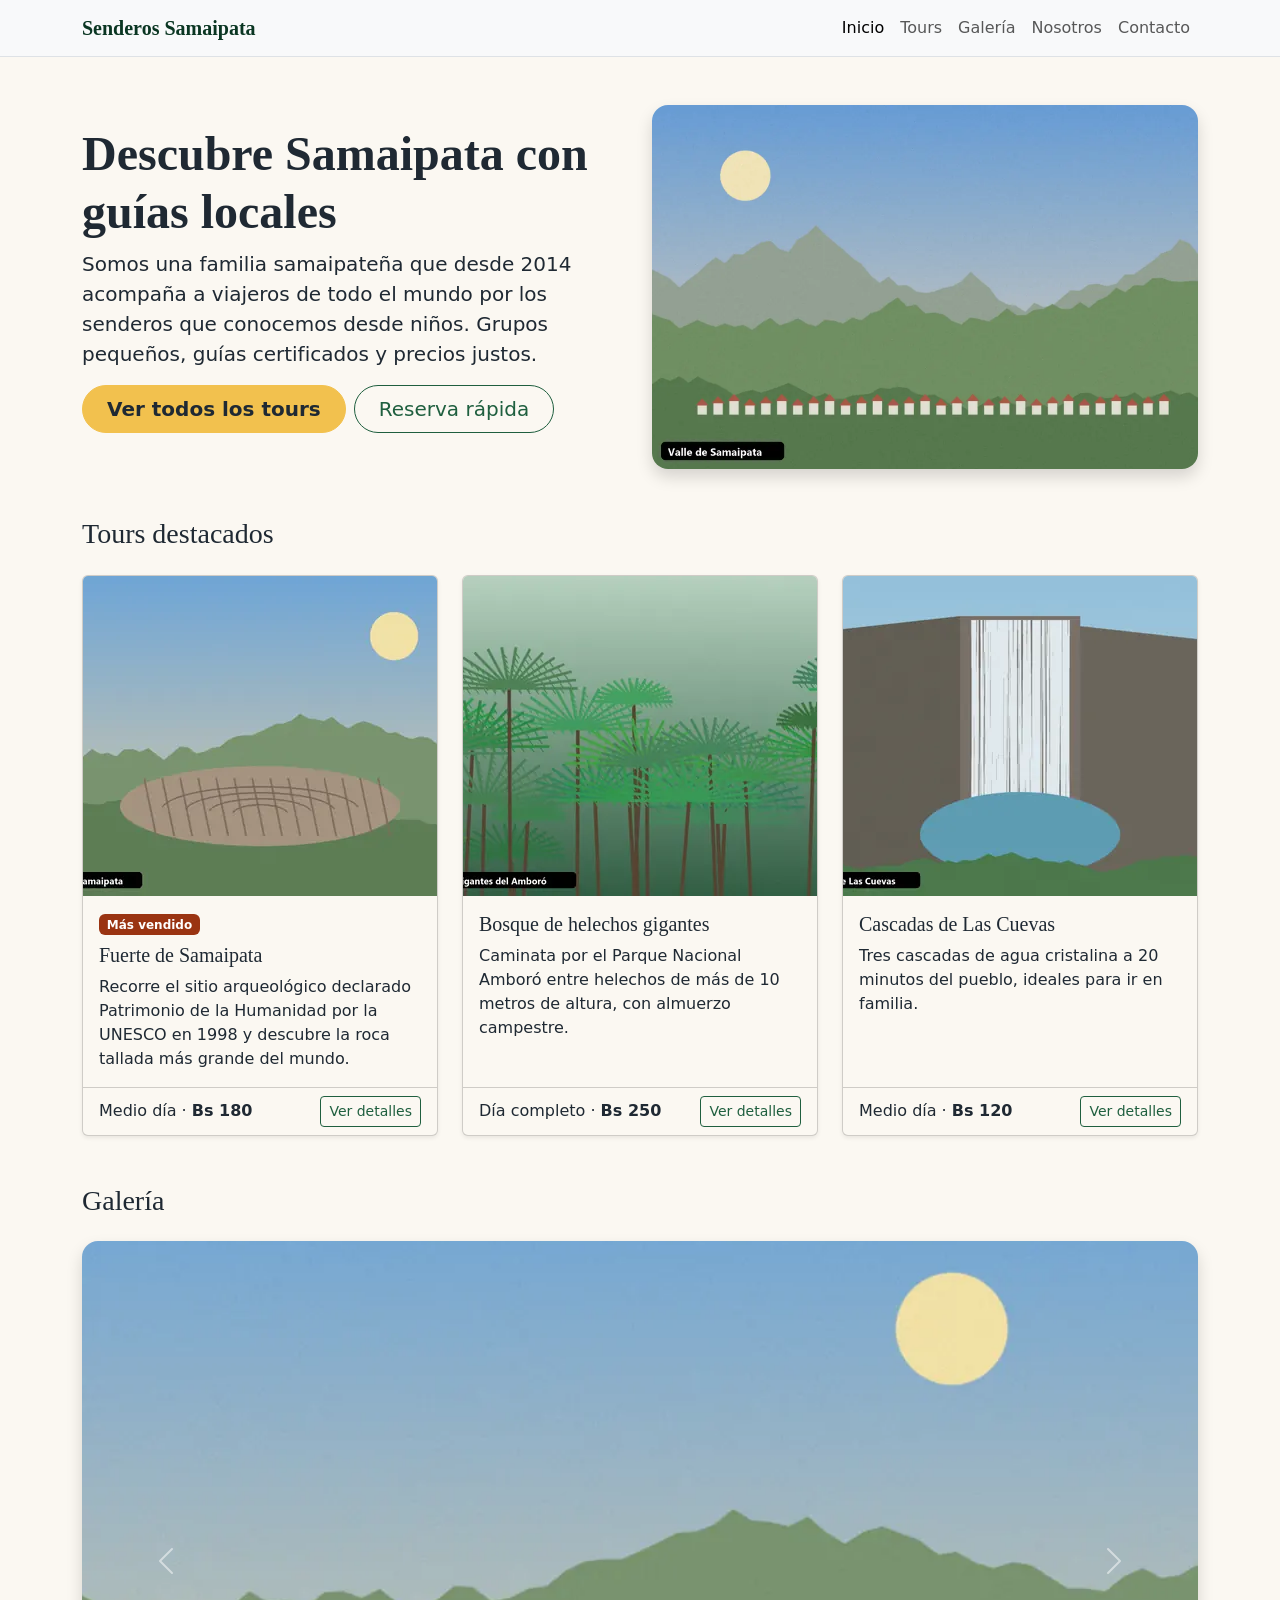
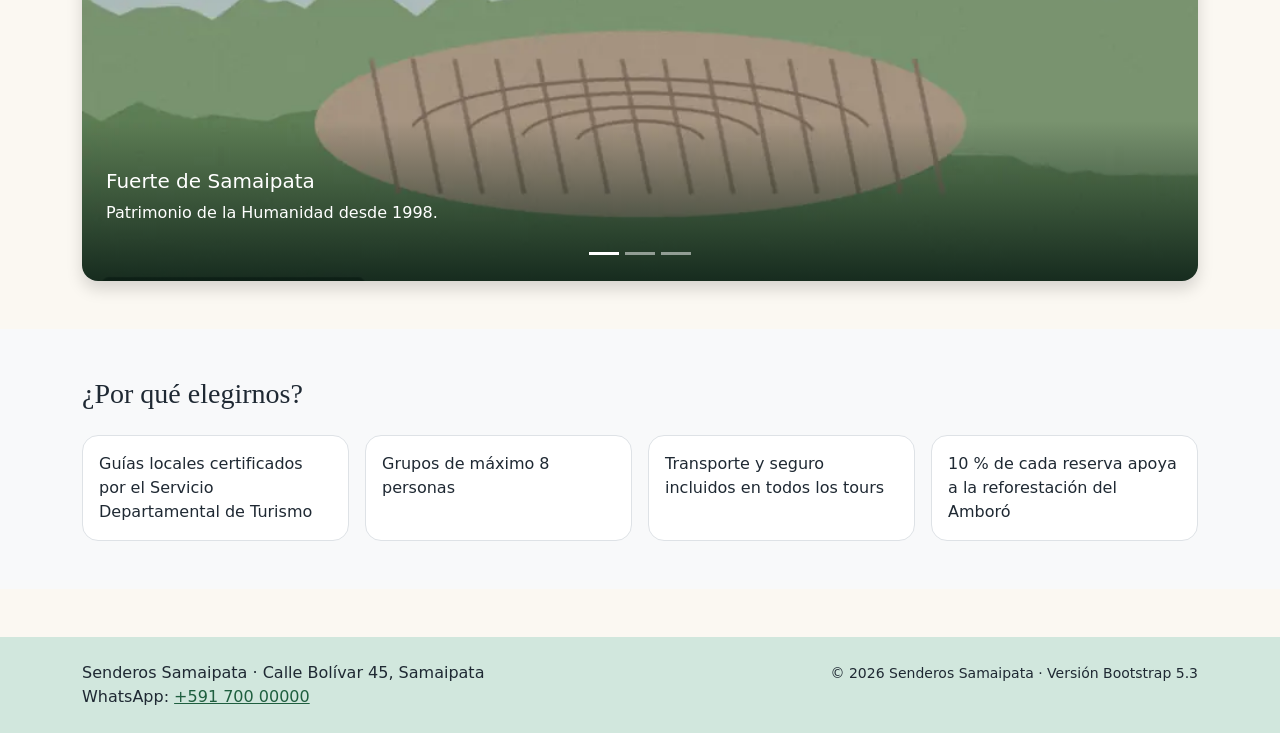
==== version-bootstrap/index.html @ 7056136e "Primera version del sitio de Senderos Samaipata" ====
<!DOCTYPE html>
<html lang="es">
<head>
  <meta charset="UTF-8">
  <meta name="viewport" content="width=device-width, initial-scale=1.0">
  <title>Senderos Samaipata · Versión Bootstrap</title>
  <meta name="description" content="Prototipo de la portada de Senderos Samaipata construido con el framework Bootstrap 5.3.">
  <!-- Bootstrap 5.3.8 (copia local). Alternativa por CDN con integridad (SRI):
       <link rel="stylesheet" href="https://cdn.jsdelivr.net/npm/bootstrap@5.3.8/dist/css/bootstrap.min.css"
             integrity="sha384-sRIl4kxILFvY47J16cr9ZwB07vP4J8+LH7qKQnuqkuIAvNWLzeN8tE5YBujZqJLB" crossorigin="anonymous"> -->
  <link rel="stylesheet" href="vendor/bootstrap/css/bootstrap.min.css">
  <link rel="stylesheet" href="css/personalizado.css">
  <script src="js/tema.js"></script>
  <meta name="theme-color" content="#1f5f3f">
  <link rel="icon" href="../img/favicon.svg" type="image/svg+xml">
</head>
<body>
  <header>
    <nav class="navbar navbar-expand-md bg-body-tertiary border-bottom sticky-top" aria-label="Menú principal">
      <div class="container">
        <a class="navbar-brand fw-bold text-success-emphasis" href="index.html">Senderos Samaipata</a>
        <button class="navbar-toggler" type="button" data-bs-toggle="collapse" data-bs-target="#menu-principal"
                aria-controls="menu-principal" aria-expanded="false" aria-label="Abrir o cerrar el menú">
          <span class="navbar-toggler-icon"></span>
        </button>
        <div class="collapse navbar-collapse" id="menu-principal">
          <ul class="navbar-nav ms-auto">
            <li class="nav-item"><a class="nav-link active" aria-current="page" href="index.html">Inicio</a></li>
            <li class="nav-item"><a class="nav-link" href="../tours.html">Tours</a></li>
            <li class="nav-item"><a class="nav-link" href="../galeria.html">Galería</a></li>
            <li class="nav-item"><a class="nav-link" href="../nosotros.html">Nosotros</a></li>
            <li class="nav-item"><a class="nav-link" href="../contacto.html">Contacto</a></li>
          </ul>
        </div>
      </div>
    </nav>
  </header>

  <main>
    <section class="container py-5" aria-labelledby="bienvenida">
      <div class="row align-items-center g-4">
        <div class="col-md-6">
          <h1 id="bienvenida" class="display-5 fw-bold">Descubre Samaipata con guías locales</h1>
          <p class="lead">Somos una familia samaipateña que desde 2014 acompaña a viajeros de todo el mundo por los
            senderos que conocemos desde niños. Grupos pequeños, guías certificados y precios justos.</p>
          <p class="d-flex flex-wrap gap-2">
            <a class="btn btn-warning btn-lg rounded-pill px-4 fw-bold" href="../tours.html">Ver todos los tours</a>
            <button type="button" class="btn btn-outline-success btn-lg rounded-pill px-4" data-bs-toggle="modal"
                    data-bs-target="#reserva-rapida">Reserva rápida</button>
          </p>
        </div>
        <div class="col-md-6">
          <img class="img-fluid rounded-4 shadow" src="../img/portada-valle-960.jpg"
               srcset="../img/portada-valle-480.webp 480w, ../img/portada-valle-960.webp 960w"
               sizes="(min-width: 768px) 50vw, 100vw" width="960" height="640" fetchpriority="high"
               alt="Ilustración del valle de Samaipata con casas de techo rojo al pie de cerros verdes">
        </div>
      </div>
    </section>

    <section class="container pb-5" aria-labelledby="destacados">
      <h2 id="destacados" class="h3 mb-4">Tours destacados</h2>
      <div class="row row-cols-1 row-cols-sm-2 row-cols-lg-3 g-4">
        <div class="col">
          <article class="card h-100 shadow-sm">
            <img class="card-img-top" src="../img/fuerte-480.webp" width="480" height="320" loading="lazy" alt="">
            <div class="card-body">
              <p class="badge text-bg-danger mb-2">Más vendido</p>
              <h3 class="card-title h5">Fuerte de Samaipata</h3>
              <p class="card-text">Recorre el sitio arqueológico declarado Patrimonio de la Humanidad por la UNESCO en
                1998 y descubre la roca tallada más grande del mundo.</p>
            </div>
            <div class="card-footer bg-transparent d-flex justify-content-between align-items-center">
              <span>Medio día · <strong>Bs 180</strong></span>
              <a class="btn btn-outline-success btn-sm" href="../tours.html#fuerte">Ver detalles<span class="visually-hidden"> del Fuerte</span></a>
            </div>
          </article>
        </div>
        <div class="col">
          <article class="card h-100 shadow-sm">
            <img class="card-img-top" src="../img/helechos-480.webp" width="480" height="320" loading="lazy" alt="">
            <div class="card-body">
              <h3 class="card-title h5">Bosque de helechos gigantes</h3>
              <p class="card-text">Caminata por el Parque Nacional Amboró entre helechos de más de 10 metros de altura,
                con almuerzo campestre.</p>
            </div>
            <div class="card-footer bg-transparent d-flex justify-content-between align-items-center">
              <span>Día completo · <strong>Bs 250</strong></span>
              <a class="btn btn-outline-success btn-sm" href="../tours.html#helechos">Ver detalles<span class="visually-hidden"> de los helechos</span></a>
            </div>
          </article>
        </div>
        <div class="col">
          <article class="card h-100 shadow-sm">
            <img class="card-img-top" src="../img/cuevas-480.webp" width="480" height="320" loading="lazy" alt="">
            <div class="card-body">
              <h3 class="card-title h5">Cascadas de Las Cuevas</h3>
              <p class="card-text">Tres cascadas de agua cristalina a 20 minutos del pueblo, ideales para ir en familia.</p>
            </div>
            <div class="card-footer bg-transparent d-flex justify-content-between align-items-center">
              <span>Medio día · <strong>Bs 120</strong></span>
              <a class="btn btn-outline-success btn-sm" href="../tours.html#cuevas">Ver detalles<span class="visually-hidden"> de las cascadas</span></a>
            </div>
          </article>
        </div>
      </div>
    </section>

    <section class="container pb-5" aria-labelledby="galeria-titulo">
      <h2 id="galeria-titulo" class="h3 mb-4">Galería</h2>
      <div id="galeria-destacada" class="carousel slide rounded-4 overflow-hidden shadow" data-bs-theme="light">
        <div class="carousel-indicators">
          <button type="button" data-bs-target="#galeria-destacada" data-bs-slide-to="0" class="active" aria-current="true" aria-label="Foto 1: Fuerte de Samaipata"></button>
          <button type="button" data-bs-target="#galeria-destacada" data-bs-slide-to="1" aria-label="Foto 2: Helechos gigantes del Amboró"></button>
          <button type="button" data-bs-target="#galeria-destacada" data-bs-slide-to="2" aria-label="Foto 3: Cascadas de Las Cuevas"></button>
        </div>
        <div class="carousel-inner">
          <div class="carousel-item active">
            <img class="d-block w-100" src="../img/fuerte-960.webp" width="960" height="640"
                 alt="Ilustración de la gran roca esculpida del Fuerte de Samaipata sobre una colina">
            <div class="carousel-caption">
              <p class="h5">Fuerte de Samaipata</p>
              <p>Patrimonio de la Humanidad desde 1998.</p>
            </div>
          </div>
          <div class="carousel-item">
            <img class="d-block w-100" src="../img/helechos-960.webp" width="960" height="640" loading="lazy"
                 alt="Ilustración de un bosque de helechos gigantes del Parque Nacional Amboró">
            <div class="carousel-caption">
              <p class="h5">Helechos gigantes del Amboró</p>
              <p>Senderos entre helechos de más de 10 metros.</p>
            </div>
          </div>
          <div class="carousel-item">
            <img class="d-block w-100" src="../img/cuevas-960.webp" width="960" height="640" loading="lazy"
                 alt="Ilustración de una cascada de Las Cuevas que cae sobre una poza turquesa">
            <div class="carousel-caption">
              <p class="h5">Cascadas de Las Cuevas</p>
              <p>Tres cascadas a 20 minutos del pueblo.</p>
            </div>
          </div>
        </div>
        <button class="carousel-control-prev" type="button" data-bs-target="#galeria-destacada" data-bs-slide="prev">
          <span class="carousel-control-prev-icon" aria-hidden="true"></span>
          <span class="visually-hidden">Foto anterior</span>
        </button>
        <button class="carousel-control-next" type="button" data-bs-target="#galeria-destacada" data-bs-slide="next">
          <span class="carousel-control-next-icon" aria-hidden="true"></span>
          <span class="visually-hidden">Foto siguiente</span>
        </button>
      </div>
    </section>

    <section class="bg-body-tertiary py-5" aria-labelledby="por-que">
      <div class="container">
        <h2 id="por-que" class="h3 mb-4">¿Por qué elegirnos?</h2>
        <ul class="row row-cols-1 row-cols-sm-2 row-cols-lg-4 g-3 list-unstyled mb-0">
          <li class="col"><p class="h-100 p-3 bg-body rounded-3 border mb-0">Guías locales certificados por el Servicio Departamental de Turismo</p></li>
          <li class="col"><p class="h-100 p-3 bg-body rounded-3 border mb-0">Grupos de máximo 8 personas</p></li>
          <li class="col"><p class="h-100 p-3 bg-body rounded-3 border mb-0">Transporte y seguro incluidos en todos los tours</p></li>
          <li class="col"><p class="h-100 p-3 bg-body rounded-3 border mb-0">10 % de cada reserva apoya a la reforestación del Amboró</p></li>
        </ul>
      </div>
    </section>
  </main>

  <footer class="bg-success-subtle py-4 mt-5">
    <div class="container d-md-flex justify-content-between">
      <address class="mb-2 mb-md-0">
        Senderos Samaipata · Calle Bolívar 45, Samaipata<br>
        WhatsApp: <a href="https://wa.me/59170000000">+591 700 00000</a>
      </address>
      <p class="mb-0"><small>© 2026 Senderos Samaipata · Versión Bootstrap 5.3</small></p>
    </div>
  </footer>

  <div class="modal fade" id="reserva-rapida" tabindex="-1" aria-labelledby="reserva-rapida-titulo">
    <div class="modal-dialog modal-dialog-centered">
      <div class="modal-content">
        <form action="../gracias.html" method="get">
          <div class="modal-header">
            <h2 class="modal-title h5" id="reserva-rapida-titulo">Reserva rápida</h2>
            <button type="button" class="btn-close" data-bs-dismiss="modal" aria-label="Cerrar"></button>
          </div>
          <div class="modal-body">
            <p class="text-body-secondary">Te escribimos por WhatsApp en menos de 24 horas para confirmar.</p>
            <div class="mb-3">
              <label class="form-label" for="rr-nombre">Nombre completo</label>
              <input class="form-control" type="text" id="rr-nombre" name="nombre" autocomplete="name" required>
            </div>
            <div class="mb-3">
              <label class="form-label" for="rr-celular">Celular</label>
              <input class="form-control" type="tel" id="rr-celular" name="celular" inputmode="numeric"
                     pattern="[67][0-9]{7}" aria-describedby="rr-ayuda" autocomplete="tel" required>
              <p class="form-text" id="rr-ayuda">8 dígitos, empieza con 6 o 7.</p>
            </div>
            <div class="mb-3">
              <label class="form-label" for="rr-tour">Tour</label>
              <select class="form-select" id="rr-tour" name="tour" required>
                <option value="">— Elige un tour —</option>
                <option value="fuerte">Fuerte de Samaipata</option>
                <option value="helechos">Bosque de helechos gigantes</option>
                <option value="cuevas">Cascadas de Las Cuevas</option>
              </select>
            </div>
          </div>
          <div class="modal-footer">
            <button type="button" class="btn btn-outline-success" data-bs-dismiss="modal">Cancelar</button>
            <button type="submit" class="btn btn-warning fw-bold">Enviar solicitud</button>
          </div>
        </form>
      </div>
    </div>
  </div>

  <!-- Bootstrap JS (incluye Popper): menú colapsable, carrusel y modal -->
  <script src="vendor/bootstrap/js/bootstrap.bundle.min.js"></script>
</body>
</html>
---- version-bootstrap/css/personalizado.css ----
/* ==========================================================================
   Personalización de Bootstrap con la identidad de Senderos Samaipata (Laboratorios 10-11)
   Estrategia: sobrescribir las VARIABLES CSS de Bootstrap (--bs-*), no sus reglas.
   Se carga DESPUÉS de bootstrap.min.css.
   ========================================================================== */

/* ---------- 1. Tokens de la marca y variables globales de Bootstrap ---------- */
:root,
[data-bs-theme="light"] {
  --marca-bosque: #1f5f3f;
  --marca-sol: #f2c14e;
  --marca-sol-oscuro: #e0ac2f;
  --marca-tierra: #9a3412;

  --bs-body-bg: #fbf8f2;
  --bs-body-color: #1f2933;
  --bs-tertiary-bg: #f1ece1;
  --bs-link-color-rgb: 31, 95, 63;        /* los enlaces usan rgba(var(--bs-link-color-rgb), …) */
  --bs-link-hover-color-rgb: 154, 52, 18;
  --bs-danger-rgb: 154, 52, 18;           /* el badge 'Más vendido' toma el terracota de la marca */
  --bs-border-radius-lg: 1rem;
}

[data-bs-theme="dark"] {
  --marca-bosque: #8fd3a9;
  --bs-body-bg: #121c17;
  --bs-body-color: #e6ede8;
  --bs-tertiary-bg: #18251e;
  --bs-link-color-rgb: 143, 211, 169;
  --bs-link-hover-color-rgb: 244, 165, 130;
}

/* ---------- 2. Tipografía ---------- */
h1,
h2,
h3,
.h3,
.navbar-brand {
  font-family: Georgia, "Times New Roman", serif;
}

.navbar-brand {
  color: var(--marca-bosque);
}

/* ---------- 3. Botones con la marca: se redefinen las variables del componente ---------- */
.btn-warning {
  --bs-btn-color: #1f2933;
  --bs-btn-bg: var(--marca-sol);
  --bs-btn-border-color: var(--marca-sol);
  --bs-btn-hover-color: #1f2933;
  --bs-btn-hover-bg: var(--marca-sol-oscuro);
  --bs-btn-hover-border-color: var(--marca-sol-oscuro);
  --bs-btn-active-bg: var(--marca-sol-oscuro);
}

.btn-outline-success {
  --bs-btn-color: var(--marca-bosque);
  --bs-btn-border-color: var(--marca-bosque);
  --bs-btn-hover-color: #ffffff;
  --bs-btn-hover-bg: #1f5f3f;
  --bs-btn-hover-border-color: #1f5f3f;
  --bs-btn-active-bg: #1f5f3f;
}

/* ---------- 4. Tarjetas y carrusel ---------- */
.card-img-top {
  aspect-ratio: 3 / 2;
  object-fit: cover;
}

.carousel-item img {
  aspect-ratio: 16 / 9;
  object-fit: cover;
}

/* El texto del carrusel sobre un degradado para garantizar el contraste */
.carousel-caption {
  inset: auto 0 0;
  padding: 3rem 1.5rem 2.5rem;
  background: linear-gradient(to top, rgb(15 35 25 / 0.9), transparent);
  color: #ffffff; /* texto blanco sobre el degradado, también en modo oscuro */
  text-align: start;
}

/* ---------- 5. Movimiento con propósito ---------- */
@media (hover: hover) {
  .card {
    transition: transform 0.2s ease, box-shadow 0.2s ease;
  }

  .card:hover {
    transform: translateY(-4px);
    box-shadow: 0 0.75rem 1.5rem rgb(31 41 51 / 0.15);
  }
}

@media (prefers-reduced-motion: reduce) {
  .card,
  .carousel-item {
    transition: none;
  }

  .card:hover {
    transform: none;
  }
}
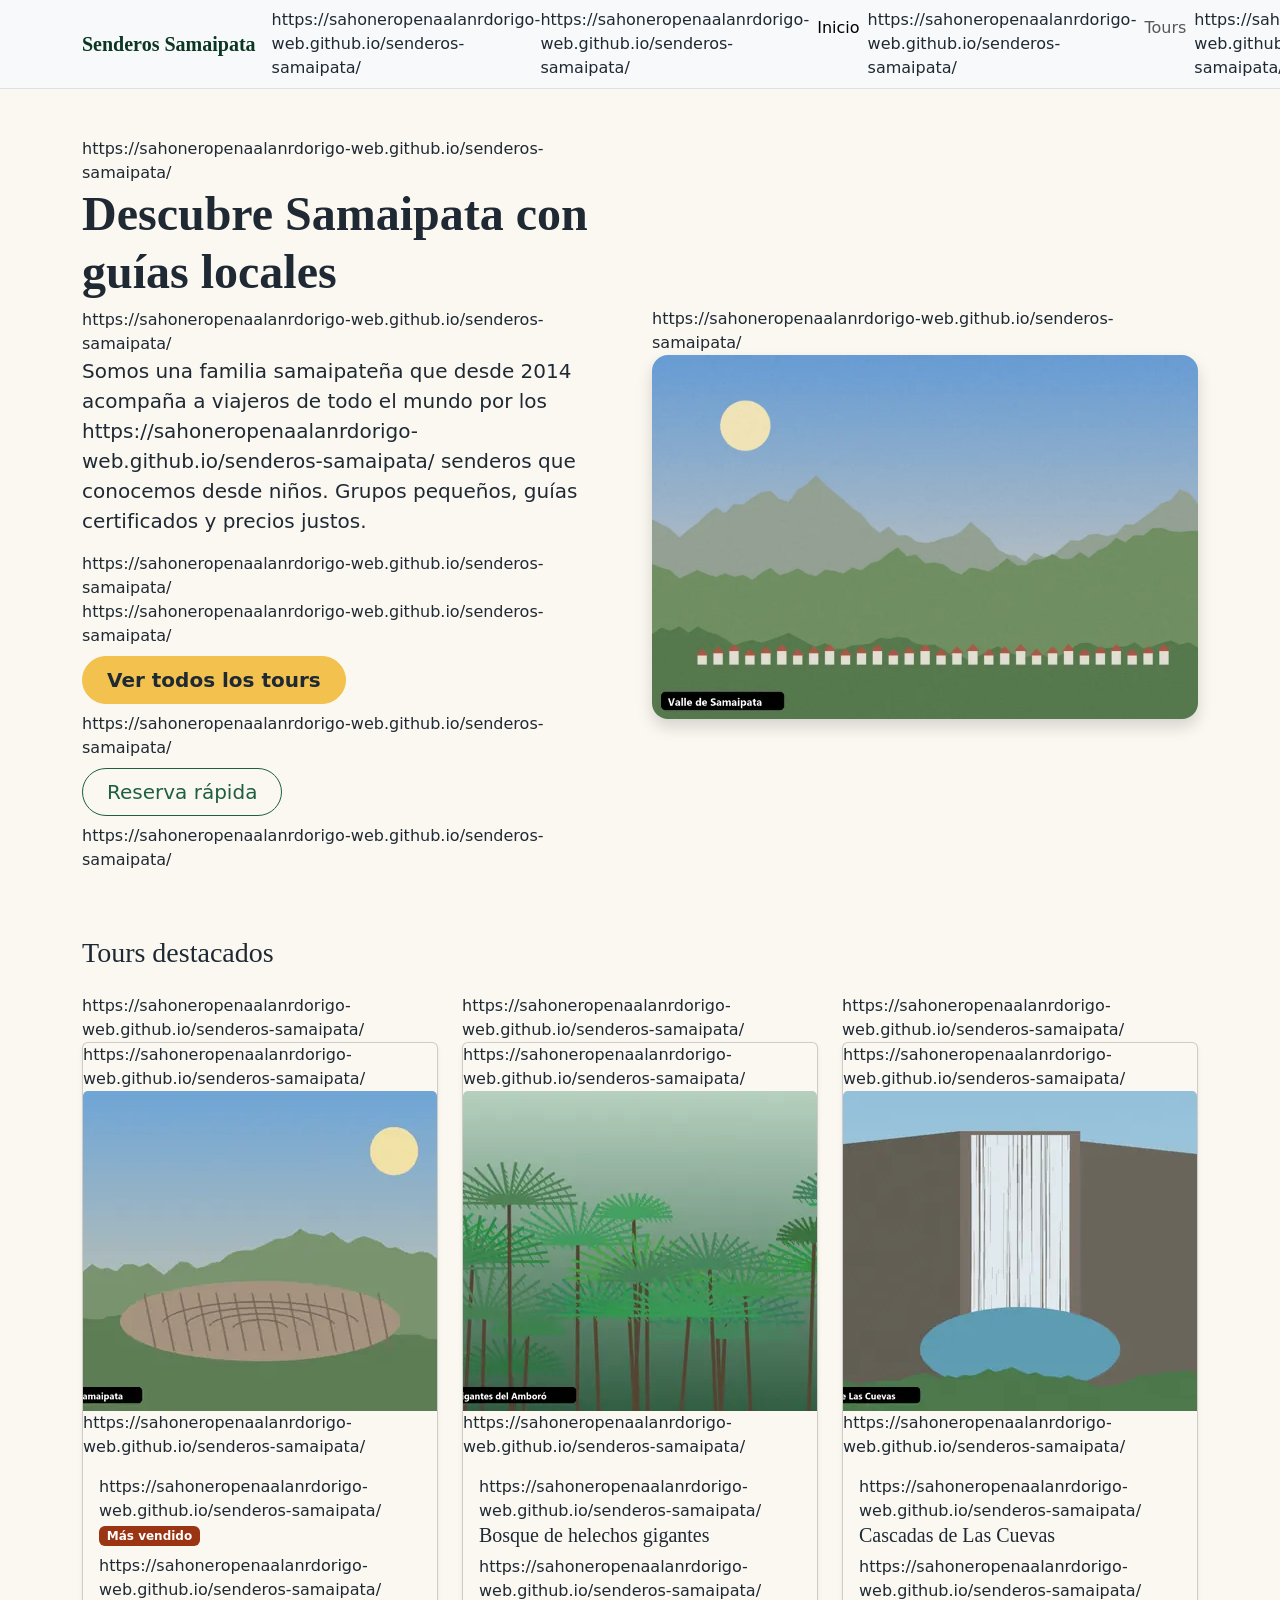
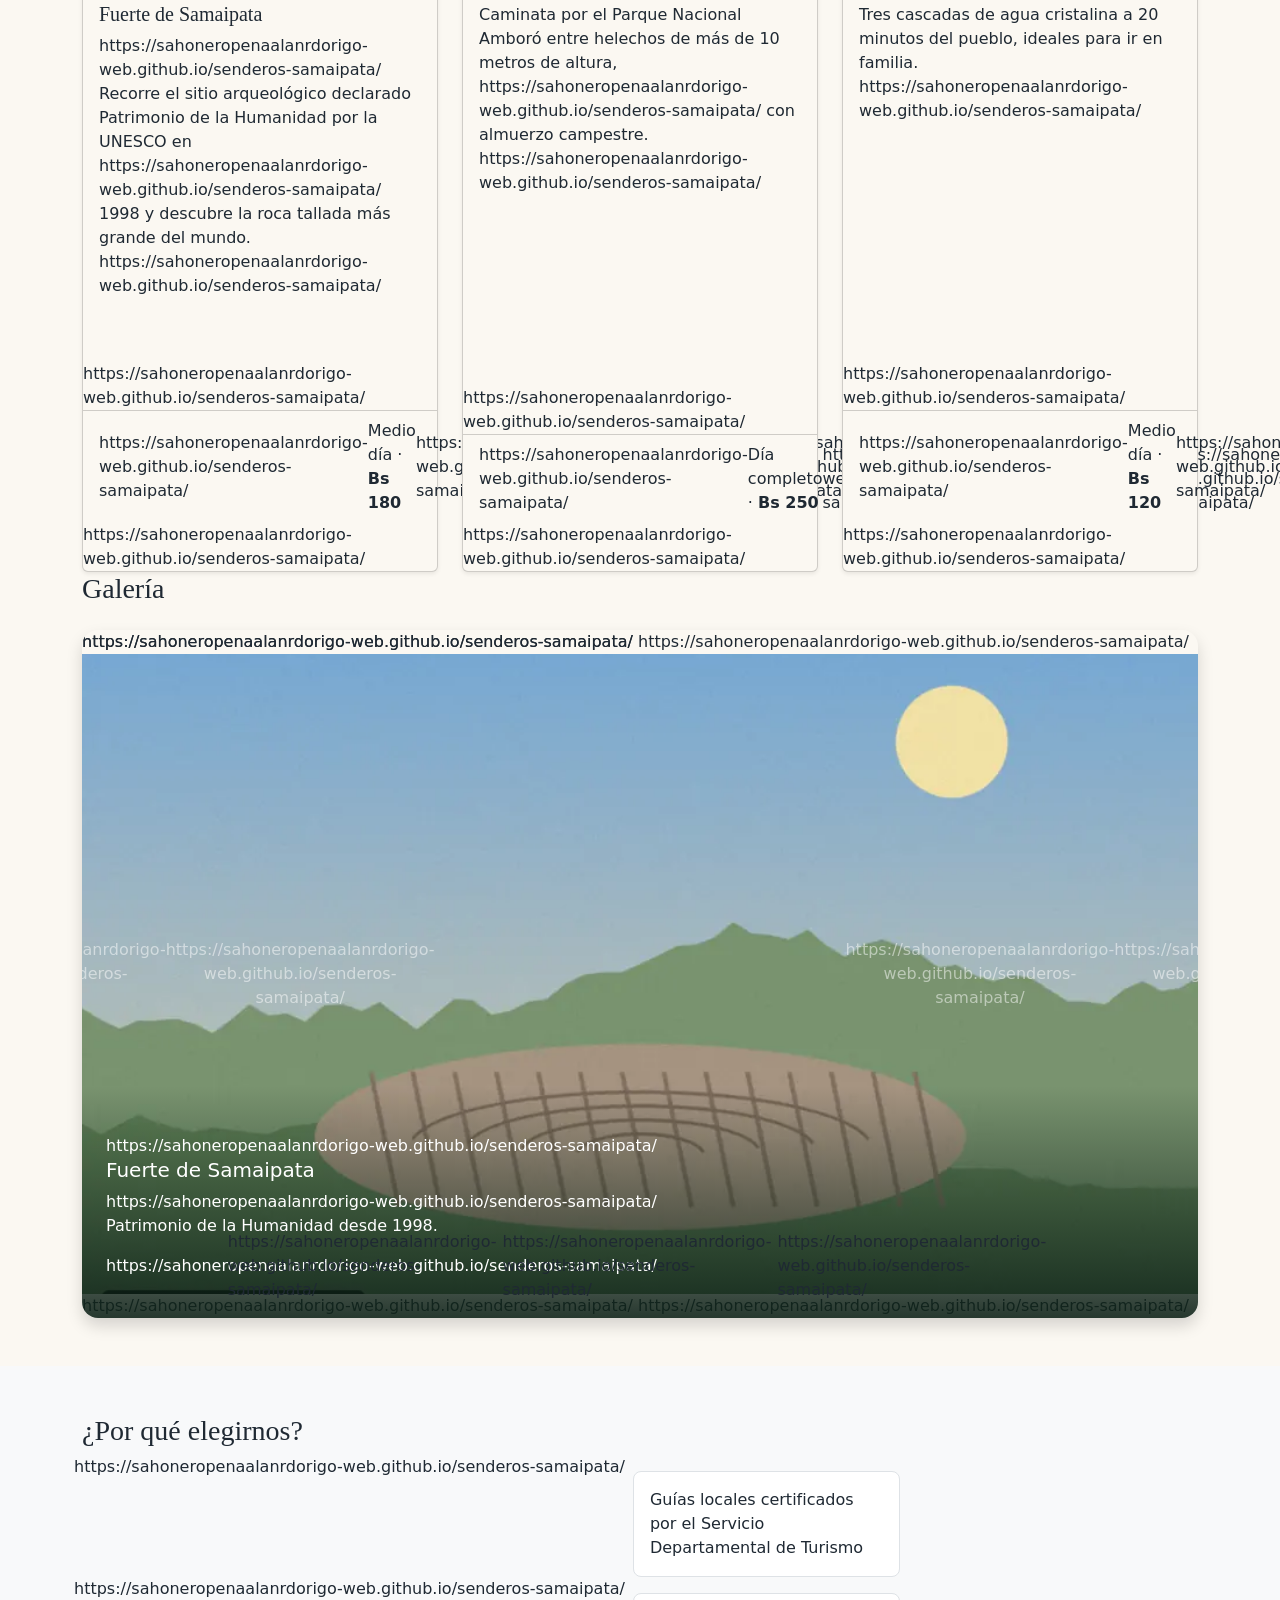
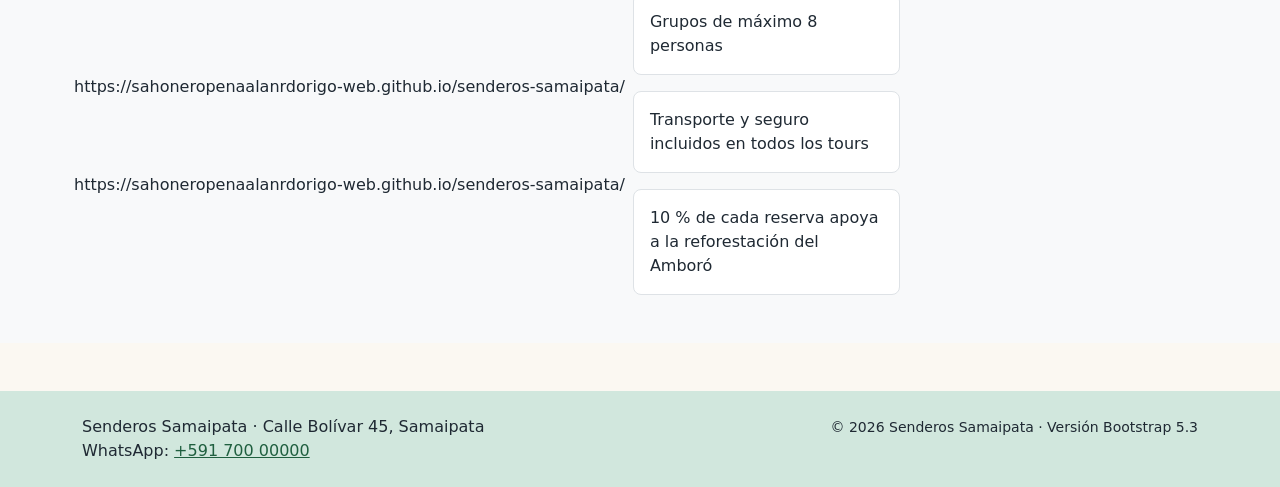
==== commit 37458318: "Usar la URL publicada de canonical, sitemap y Open Graph" ====
--- a/version-bootstrap/index.html
+++ b/version-bootstrap/index.html
@@ -7,7 +7,7 @@
   <meta name="description" content="Prototipo de la portada de Senderos Samaipata construido con el framework Bootstrap 5.3.">
   <!-- Bootstrap 5.3.8 (copia local). Alternativa por CDN con integridad (SRI):
        <link rel="stylesheet" href="https://cdn.jsdelivr.net/npm/bootstrap@5.3.8/dist/css/bootstrap.min.css"
-             integrity="sha384-sRIl4kxILFvY47J16cr9ZwB07vP4J8+LH7qKQnuqkuIAvNWLzeN8tE5YBujZqJLB" crossorigin="anonymous"> -->
+   https://sahoneropenaalanrdorigo-web.github.io/senderos-samaipata/    integrity="sha384-sRIl4kxILFvY47J16cr9ZwB07vP4J8+LH7qKQnuqkuIAvNWLzeN8tE5YBujZqJLB" crossorigin="anonymous"> -->
   <link rel="stylesheet" href="vendor/bootstrap/css/bootstrap.min.css">
   <link rel="stylesheet" href="css/personalizado.css">
   <script src="js/tema.js"></script>
@@ -20,17 +20,17 @@
       <div class="container">
         <a class="navbar-brand fw-bold text-success-emphasis" href="index.html">Senderos Samaipata</a>
         <button class="navbar-toggler" type="button" data-bs-toggle="collapse" data-bs-target="#menu-principal"
-                aria-controls="menu-principal" aria-expanded="false" aria-label="Abrir o cerrar el menú">
-          <span class="navbar-toggler-icon"></span>
+   https://sahoneropenaalanrdorigo-web.github.io/senderos-samaipata/       aria-controls="menu-principal" aria-expanded="false" aria-label="Abrir o cerrar el menú">
+   https://sahoneropenaalanrdorigo-web.github.io/senderos-samaipata/ <span class="navbar-toggler-icon"></span>
         </button>
         <div class="collapse navbar-collapse" id="menu-principal">
-          <ul class="navbar-nav ms-auto">
-            <li class="nav-item"><a class="nav-link active" aria-current="page" href="index.html">Inicio</a></li>
-            <li class="nav-item"><a class="nav-link" href="../tours.html">Tours</a></li>
-            <li class="nav-item"><a class="nav-link" href="../galeria.html">Galería</a></li>
-            <li class="nav-item"><a class="nav-link" href="../nosotros.html">Nosotros</a></li>
-            <li class="nav-item"><a class="nav-link" href="../contacto.html">Contacto</a></li>
-          </ul>
+   https://sahoneropenaalanrdorigo-web.github.io/senderos-samaipata/ <ul class="navbar-nav ms-auto">
+   https://sahoneropenaalanrdorigo-web.github.io/senderos-samaipata/   <li class="nav-item"><a class="nav-link active" aria-current="page" href="index.html">Inicio</a></li>
+   https://sahoneropenaalanrdorigo-web.github.io/senderos-samaipata/   <li class="nav-item"><a class="nav-link" href="../tours.html">Tours</a></li>
+   https://sahoneropenaalanrdorigo-web.github.io/senderos-samaipata/   <li class="nav-item"><a class="nav-link" href="../galeria.html">Galería</a></li>
+   https://sahoneropenaalanrdorigo-web.github.io/senderos-samaipata/   <li class="nav-item"><a class="nav-link" href="../nosotros.html">Nosotros</a></li>
+   https://sahoneropenaalanrdorigo-web.github.io/senderos-samaipata/   <li class="nav-item"><a class="nav-link" href="../contacto.html">Contacto</a></li>
+   https://sahoneropenaalanrdorigo-web.github.io/senderos-samaipata/ </ul>
         </div>
       </div>
     </nav>
@@ -40,20 +40,20 @@
     <section class="container py-5" aria-labelledby="bienvenida">
       <div class="row align-items-center g-4">
         <div class="col-md-6">
-          <h1 id="bienvenida" class="display-5 fw-bold">Descubre Samaipata con guías locales</h1>
-          <p class="lead">Somos una familia samaipateña que desde 2014 acompaña a viajeros de todo el mundo por los
-            senderos que conocemos desde niños. Grupos pequeños, guías certificados y precios justos.</p>
-          <p class="d-flex flex-wrap gap-2">
-            <a class="btn btn-warning btn-lg rounded-pill px-4 fw-bold" href="../tours.html">Ver todos los tours</a>
-            <button type="button" class="btn btn-outline-success btn-lg rounded-pill px-4" data-bs-toggle="modal"
-                    data-bs-target="#reserva-rapida">Reserva rápida</button>
-          </p>
+   https://sahoneropenaalanrdorigo-web.github.io/senderos-samaipata/ <h1 id="bienvenida" class="display-5 fw-bold">Descubre Samaipata con guías locales</h1>
+   https://sahoneropenaalanrdorigo-web.github.io/senderos-samaipata/ <p class="lead">Somos una familia samaipateña que desde 2014 acompaña a viajeros de todo el mundo por los
+   https://sahoneropenaalanrdorigo-web.github.io/senderos-samaipata/   senderos que conocemos desde niños. Grupos pequeños, guías certificados y precios justos.</p>
+   https://sahoneropenaalanrdorigo-web.github.io/senderos-samaipata/ <p class="d-flex flex-wrap gap-2">
+   https://sahoneropenaalanrdorigo-web.github.io/senderos-samaipata/   <a class="btn btn-warning btn-lg rounded-pill px-4 fw-bold" href="../tours.html">Ver todos los tours</a>
+   https://sahoneropenaalanrdorigo-web.github.io/senderos-samaipata/   <button type="button" class="btn btn-outline-success btn-lg rounded-pill px-4" data-bs-toggle="modal"
+   https://sahoneropenaalanrdorigo-web.github.io/senderos-samaipata/   https://sahoneropenaalanrdorigo-web.github.io/senderos-samaipata/  data-bs-target="#reserva-rapida">Reserva rápida</button>
+   https://sahoneropenaalanrdorigo-web.github.io/senderos-samaipata/ </p>
         </div>
         <div class="col-md-6">
-          <img class="img-fluid rounded-4 shadow" src="../img/portada-valle-960.jpg"
-               srcset="../img/portada-valle-480.webp 480w, ../img/portada-valle-960.webp 960w"
-               sizes="(min-width: 768px) 50vw, 100vw" width="960" height="640" fetchpriority="high"
-               alt="Ilustración del valle de Samaipata con casas de techo rojo al pie de cerros verdes">
+   https://sahoneropenaalanrdorigo-web.github.io/senderos-samaipata/ <img class="img-fluid rounded-4 shadow" src="../img/portada-valle-960.jpg"
+   https://sahoneropenaalanrdorigo-web.github.io/senderos-samaipata/      srcset="../img/portada-valle-480.webp 480w, ../img/portada-valle-960.webp 960w"
+   https://sahoneropenaalanrdorigo-web.github.io/senderos-samaipata/      sizes="(min-width: 768px) 50vw, 100vw" width="960" height="640" fetchpriority="high"
+   https://sahoneropenaalanrdorigo-web.github.io/senderos-samaipata/      alt="Ilustración del valle de Samaipata con casas de techo rojo al pie de cerros verdes">
         </div>
       </div>
     </section>
@@ -62,46 +62,46 @@
       <h2 id="destacados" class="h3 mb-4">Tours destacados</h2>
       <div class="row row-cols-1 row-cols-sm-2 row-cols-lg-3 g-4">
         <div class="col">
-          <article class="card h-100 shadow-sm">
-            <img class="card-img-top" src="../img/fuerte-480.webp" width="480" height="320" loading="lazy" alt="">
-            <div class="card-body">
-              <p class="badge text-bg-danger mb-2">Más vendido</p>
-              <h3 class="card-title h5">Fuerte de Samaipata</h3>
-              <p class="card-text">Recorre el sitio arqueológico declarado Patrimonio de la Humanidad por la UNESCO en
-                1998 y descubre la roca tallada más grande del mundo.</p>
-            </div>
-            <div class="card-footer bg-transparent d-flex justify-content-between align-items-center">
-              <span>Medio día · <strong>Bs 180</strong></span>
-              <a class="btn btn-outline-success btn-sm" href="../tours.html#fuerte">Ver detalles<span class="visually-hidden"> del Fuerte</span></a>
-            </div>
-          </article>
+   https://sahoneropenaalanrdorigo-web.github.io/senderos-samaipata/ <article class="card h-100 shadow-sm">
+   https://sahoneropenaalanrdorigo-web.github.io/senderos-samaipata/   <img class="card-img-top" src="../img/fuerte-480.webp" width="480" height="320" loading="lazy" alt="">
+   https://sahoneropenaalanrdorigo-web.github.io/senderos-samaipata/   <div class="card-body">
+   https://sahoneropenaalanrdorigo-web.github.io/senderos-samaipata/     <p class="badge text-bg-danger mb-2">Más vendido</p>
+   https://sahoneropenaalanrdorigo-web.github.io/senderos-samaipata/     <h3 class="card-title h5">Fuerte de Samaipata</h3>
+   https://sahoneropenaalanrdorigo-web.github.io/senderos-samaipata/     <p class="card-text">Recorre el sitio arqueológico declarado Patrimonio de la Humanidad por la UNESCO en
+   https://sahoneropenaalanrdorigo-web.github.io/senderos-samaipata/       1998 y descubre la roca tallada más grande del mundo.</p>
+   https://sahoneropenaalanrdorigo-web.github.io/senderos-samaipata/   </div>
+   https://sahoneropenaalanrdorigo-web.github.io/senderos-samaipata/   <div class="card-footer bg-transparent d-flex justify-content-between align-items-center">
+   https://sahoneropenaalanrdorigo-web.github.io/senderos-samaipata/     <span>Medio día · <strong>Bs 180</strong></span>
+   https://sahoneropenaalanrdorigo-web.github.io/senderos-samaipata/     <a class="btn btn-outline-success btn-sm" href="../tours.html#fuerte">Ver detalles<span class="visually-hidden"> del Fuerte</span></a>
+   https://sahoneropenaalanrdorigo-web.github.io/senderos-samaipata/   </div>
+   https://sahoneropenaalanrdorigo-web.github.io/senderos-samaipata/ </article>
         </div>
         <div class="col">
-          <article class="card h-100 shadow-sm">
-            <img class="card-img-top" src="../img/helechos-480.webp" width="480" height="320" loading="lazy" alt="">
-            <div class="card-body">
-              <h3 class="card-title h5">Bosque de helechos gigantes</h3>
-              <p class="card-text">Caminata por el Parque Nacional Amboró entre helechos de más de 10 metros de altura,
-                con almuerzo campestre.</p>
-            </div>
-            <div class="card-footer bg-transparent d-flex justify-content-between align-items-center">
-              <span>Día completo · <strong>Bs 250</strong></span>
-              <a class="btn btn-outline-success btn-sm" href="../tours.html#helechos">Ver detalles<span class="visually-hidden"> de los helechos</span></a>
-            </div>
-          </article>
+   https://sahoneropenaalanrdorigo-web.github.io/senderos-samaipata/ <article class="card h-100 shadow-sm">
+   https://sahoneropenaalanrdorigo-web.github.io/senderos-samaipata/   <img class="card-img-top" src="../img/helechos-480.webp" width="480" height="320" loading="lazy" alt="">
+   https://sahoneropenaalanrdorigo-web.github.io/senderos-samaipata/   <div class="card-body">
+   https://sahoneropenaalanrdorigo-web.github.io/senderos-samaipata/     <h3 class="card-title h5">Bosque de helechos gigantes</h3>
+   https://sahoneropenaalanrdorigo-web.github.io/senderos-samaipata/     <p class="card-text">Caminata por el Parque Nacional Amboró entre helechos de más de 10 metros de altura,
+   https://sahoneropenaalanrdorigo-web.github.io/senderos-samaipata/       con almuerzo campestre.</p>
+   https://sahoneropenaalanrdorigo-web.github.io/senderos-samaipata/   </div>
+   https://sahoneropenaalanrdorigo-web.github.io/senderos-samaipata/   <div class="card-footer bg-transparent d-flex justify-content-between align-items-center">
+   https://sahoneropenaalanrdorigo-web.github.io/senderos-samaipata/     <span>Día completo · <strong>Bs 250</strong></span>
+   https://sahoneropenaalanrdorigo-web.github.io/senderos-samaipata/     <a class="btn btn-outline-success btn-sm" href="../tours.html#helechos">Ver detalles<span class="visually-hidden"> de los helechos</span></a>
+   https://sahoneropenaalanrdorigo-web.github.io/senderos-samaipata/   </div>
+   https://sahoneropenaalanrdorigo-web.github.io/senderos-samaipata/ </article>
         </div>
         <div class="col">
-          <article class="card h-100 shadow-sm">
-            <img class="card-img-top" src="../img/cuevas-480.webp" width="480" height="320" loading="lazy" alt="">
-            <div class="card-body">
-              <h3 class="card-title h5">Cascadas de Las Cuevas</h3>
-              <p class="card-text">Tres cascadas de agua cristalina a 20 minutos del pueblo, ideales para ir en familia.</p>
-            </div>
-            <div class="card-footer bg-transparent d-flex justify-content-between align-items-center">
-              <span>Medio día · <strong>Bs 120</strong></span>
-              <a class="btn btn-outline-success btn-sm" href="../tours.html#cuevas">Ver detalles<span class="visually-hidden"> de las cascadas</span></a>
-            </div>
-          </article>
+   https://sahoneropenaalanrdorigo-web.github.io/senderos-samaipata/ <article class="card h-100 shadow-sm">
+   https://sahoneropenaalanrdorigo-web.github.io/senderos-samaipata/   <img class="card-img-top" src="../img/cuevas-480.webp" width="480" height="320" loading="lazy" alt="">
+   https://sahoneropenaalanrdorigo-web.github.io/senderos-samaipata/   <div class="card-body">
+   https://sahoneropenaalanrdorigo-web.github.io/senderos-samaipata/     <h3 class="card-title h5">Cascadas de Las Cuevas</h3>
+   https://sahoneropenaalanrdorigo-web.github.io/senderos-samaipata/     <p class="card-text">Tres cascadas de agua cristalina a 20 minutos del pueblo, ideales para ir en familia.</p>
+   https://sahoneropenaalanrdorigo-web.github.io/senderos-samaipata/   </div>
+   https://sahoneropenaalanrdorigo-web.github.io/senderos-samaipata/   <div class="card-footer bg-transparent d-flex justify-content-between align-items-center">
+   https://sahoneropenaalanrdorigo-web.github.io/senderos-samaipata/     <span>Medio día · <strong>Bs 120</strong></span>
+   https://sahoneropenaalanrdorigo-web.github.io/senderos-samaipata/     <a class="btn btn-outline-success btn-sm" href="../tours.html#cuevas">Ver detalles<span class="visually-hidden"> de las cascadas</span></a>
+   https://sahoneropenaalanrdorigo-web.github.io/senderos-samaipata/   </div>
+   https://sahoneropenaalanrdorigo-web.github.io/senderos-samaipata/ </article>
         </div>
       </div>
     </section>
@@ -110,43 +110,43 @@
       <h2 id="galeria-titulo" class="h3 mb-4">Galería</h2>
       <div id="galeria-destacada" class="carousel slide rounded-4 overflow-hidden shadow" data-bs-theme="light">
         <div class="carousel-indicators">
-          <button type="button" data-bs-target="#galeria-destacada" data-bs-slide-to="0" class="active" aria-current="true" aria-label="Foto 1: Fuerte de Samaipata"></button>
-          <button type="button" data-bs-target="#galeria-destacada" data-bs-slide-to="1" aria-label="Foto 2: Helechos gigantes del Amboró"></button>
-          <button type="button" data-bs-target="#galeria-destacada" data-bs-slide-to="2" aria-label="Foto 3: Cascadas de Las Cuevas"></button>
+   https://sahoneropenaalanrdorigo-web.github.io/senderos-samaipata/ <button type="button" data-bs-target="#galeria-destacada" data-bs-slide-to="0" class="active" aria-current="true" aria-label="Foto 1: Fuerte de Samaipata"></button>
+   https://sahoneropenaalanrdorigo-web.github.io/senderos-samaipata/ <button type="button" data-bs-target="#galeria-destacada" data-bs-slide-to="1" aria-label="Foto 2: Helechos gigantes del Amboró"></button>
+   https://sahoneropenaalanrdorigo-web.github.io/senderos-samaipata/ <button type="button" data-bs-target="#galeria-destacada" data-bs-slide-to="2" aria-label="Foto 3: Cascadas de Las Cuevas"></button>
         </div>
         <div class="carousel-inner">
-          <div class="carousel-item active">
-            <img class="d-block w-100" src="../img/fuerte-960.webp" width="960" height="640"
-                 alt="Ilustración de la gran roca esculpida del Fuerte de Samaipata sobre una colina">
-            <div class="carousel-caption">
-              <p class="h5">Fuerte de Samaipata</p>
-              <p>Patrimonio de la Humanidad desde 1998.</p>
-            </div>
-          </div>
-          <div class="carousel-item">
-            <img class="d-block w-100" src="../img/helechos-960.webp" width="960" height="640" loading="lazy"
-                 alt="Ilustración de un bosque de helechos gigantes del Parque Nacional Amboró">
-            <div class="carousel-caption">
-              <p class="h5">Helechos gigantes del Amboró</p>
-              <p>Senderos entre helechos de más de 10 metros.</p>
-            </div>
-          </div>
-          <div class="carousel-item">
-            <img class="d-block w-100" src="../img/cuevas-960.webp" width="960" height="640" loading="lazy"
-                 alt="Ilustración de una cascada de Las Cuevas que cae sobre una poza turquesa">
-            <div class="carousel-caption">
-              <p class="h5">Cascadas de Las Cuevas</p>
-              <p>Tres cascadas a 20 minutos del pueblo.</p>
-            </div>
-          </div>
+   https://sahoneropenaalanrdorigo-web.github.io/senderos-samaipata/ <div class="carousel-item active">
+   https://sahoneropenaalanrdorigo-web.github.io/senderos-samaipata/   <img class="d-block w-100" src="../img/fuerte-960.webp" width="960" height="640"
+   https://sahoneropenaalanrdorigo-web.github.io/senderos-samaipata/        alt="Ilustración de la gran roca esculpida del Fuerte de Samaipata sobre una colina">
+   https://sahoneropenaalanrdorigo-web.github.io/senderos-samaipata/   <div class="carousel-caption">
+   https://sahoneropenaalanrdorigo-web.github.io/senderos-samaipata/     <p class="h5">Fuerte de Samaipata</p>
+   https://sahoneropenaalanrdorigo-web.github.io/senderos-samaipata/     <p>Patrimonio de la Humanidad desde 1998.</p>
+   https://sahoneropenaalanrdorigo-web.github.io/senderos-samaipata/   </div>
+   https://sahoneropenaalanrdorigo-web.github.io/senderos-samaipata/ </div>
+   https://sahoneropenaalanrdorigo-web.github.io/senderos-samaipata/ <div class="carousel-item">
+   https://sahoneropenaalanrdorigo-web.github.io/senderos-samaipata/   <img class="d-block w-100" src="../img/helechos-960.webp" width="960" height="640" loading="lazy"
+   https://sahoneropenaalanrdorigo-web.github.io/senderos-samaipata/        alt="Ilustración de un bosque de helechos gigantes del Parque Nacional Amboró">
+   https://sahoneropenaalanrdorigo-web.github.io/senderos-samaipata/   <div class="carousel-caption">
+   https://sahoneropenaalanrdorigo-web.github.io/senderos-samaipata/     <p class="h5">Helechos gigantes del Amboró</p>
+   https://sahoneropenaalanrdorigo-web.github.io/senderos-samaipata/     <p>Senderos entre helechos de más de 10 metros.</p>
+   https://sahoneropenaalanrdorigo-web.github.io/senderos-samaipata/   </div>
+   https://sahoneropenaalanrdorigo-web.github.io/senderos-samaipata/ </div>
+   https://sahoneropenaalanrdorigo-web.github.io/senderos-samaipata/ <div class="carousel-item">
+   https://sahoneropenaalanrdorigo-web.github.io/senderos-samaipata/   <img class="d-block w-100" src="../img/cuevas-960.webp" width="960" height="640" loading="lazy"
+   https://sahoneropenaalanrdorigo-web.github.io/senderos-samaipata/        alt="Ilustración de una cascada de Las Cuevas que cae sobre una poza turquesa">
+   https://sahoneropenaalanrdorigo-web.github.io/senderos-samaipata/   <div class="carousel-caption">
+   https://sahoneropenaalanrdorigo-web.github.io/senderos-samaipata/     <p class="h5">Cascadas de Las Cuevas</p>
+   https://sahoneropenaalanrdorigo-web.github.io/senderos-samaipata/     <p>Tres cascadas a 20 minutos del pueblo.</p>
+   https://sahoneropenaalanrdorigo-web.github.io/senderos-samaipata/   </div>
+   https://sahoneropenaalanrdorigo-web.github.io/senderos-samaipata/ </div>
         </div>
         <button class="carousel-control-prev" type="button" data-bs-target="#galeria-destacada" data-bs-slide="prev">
-          <span class="carousel-control-prev-icon" aria-hidden="true"></span>
-          <span class="visually-hidden">Foto anterior</span>
+   https://sahoneropenaalanrdorigo-web.github.io/senderos-samaipata/ <span class="carousel-control-prev-icon" aria-hidden="true"></span>
+   https://sahoneropenaalanrdorigo-web.github.io/senderos-samaipata/ <span class="visually-hidden">Foto anterior</span>
         </button>
         <button class="carousel-control-next" type="button" data-bs-target="#galeria-destacada" data-bs-slide="next">
-          <span class="carousel-control-next-icon" aria-hidden="true"></span>
-          <span class="visually-hidden">Foto siguiente</span>
+   https://sahoneropenaalanrdorigo-web.github.io/senderos-samaipata/ <span class="carousel-control-next-icon" aria-hidden="true"></span>
+   https://sahoneropenaalanrdorigo-web.github.io/senderos-samaipata/ <span class="visually-hidden">Foto siguiente</span>
         </button>
       </div>
     </section>
@@ -155,10 +155,10 @@
       <div class="container">
         <h2 id="por-que" class="h3 mb-4">¿Por qué elegirnos?</h2>
         <ul class="row row-cols-1 row-cols-sm-2 row-cols-lg-4 g-3 list-unstyled mb-0">
-          <li class="col"><p class="h-100 p-3 bg-body rounded-3 border mb-0">Guías locales certificados por el Servicio Departamental de Turismo</p></li>
-          <li class="col"><p class="h-100 p-3 bg-body rounded-3 border mb-0">Grupos de máximo 8 personas</p></li>
-          <li class="col"><p class="h-100 p-3 bg-body rounded-3 border mb-0">Transporte y seguro incluidos en todos los tours</p></li>
-          <li class="col"><p class="h-100 p-3 bg-body rounded-3 border mb-0">10 % de cada reserva apoya a la reforestación del Amboró</p></li>
+   https://sahoneropenaalanrdorigo-web.github.io/senderos-samaipata/ <li class="col"><p class="h-100 p-3 bg-body rounded-3 border mb-0">Guías locales certificados por el Servicio Departamental de Turismo</p></li>
+   https://sahoneropenaalanrdorigo-web.github.io/senderos-samaipata/ <li class="col"><p class="h-100 p-3 bg-body rounded-3 border mb-0">Grupos de máximo 8 personas</p></li>
+   https://sahoneropenaalanrdorigo-web.github.io/senderos-samaipata/ <li class="col"><p class="h-100 p-3 bg-body rounded-3 border mb-0">Transporte y seguro incluidos en todos los tours</p></li>
+   https://sahoneropenaalanrdorigo-web.github.io/senderos-samaipata/ <li class="col"><p class="h-100 p-3 bg-body rounded-3 border mb-0">10 % de cada reserva apoya a la reforestación del Amboró</p></li>
         </ul>
       </div>
     </section>
@@ -178,36 +178,36 @@
     <div class="modal-dialog modal-dialog-centered">
       <div class="modal-content">
         <form action="../gracias.html" method="get">
-          <div class="modal-header">
-            <h2 class="modal-title h5" id="reserva-rapida-titulo">Reserva rápida</h2>
-            <button type="button" class="btn-close" data-bs-dismiss="modal" aria-label="Cerrar"></button>
-          </div>
-          <div class="modal-body">
-            <p class="text-body-secondary">Te escribimos por WhatsApp en menos de 24 horas para confirmar.</p>
-            <div class="mb-3">
-              <label class="form-label" for="rr-nombre">Nombre completo</label>
-              <input class="form-control" type="text" id="rr-nombre" name="nombre" autocomplete="name" required>
-            </div>
-            <div class="mb-3">
-              <label class="form-label" for="rr-celular">Celular</label>
-              <input class="form-control" type="tel" id="rr-celular" name="celular" inputmode="numeric"
-                     pattern="[67][0-9]{7}" aria-describedby="rr-ayuda" autocomplete="tel" required>
-              <p class="form-text" id="rr-ayuda">8 dígitos, empieza con 6 o 7.</p>
-            </div>
-            <div class="mb-3">
-              <label class="form-label" for="rr-tour">Tour</label>
-              <select class="form-select" id="rr-tour" name="tour" required>
-                <option value="">— Elige un tour —</option>
-                <option value="fuerte">Fuerte de Samaipata</option>
-                <option value="helechos">Bosque de helechos gigantes</option>
-                <option value="cuevas">Cascadas de Las Cuevas</option>
-              </select>
-            </div>
-          </div>
-          <div class="modal-footer">
-            <button type="button" class="btn btn-outline-success" data-bs-dismiss="modal">Cancelar</button>
-            <button type="submit" class="btn btn-warning fw-bold">Enviar solicitud</button>
-          </div>
+   https://sahoneropenaalanrdorigo-web.github.io/senderos-samaipata/ <div class="modal-header">
+   https://sahoneropenaalanrdorigo-web.github.io/senderos-samaipata/   <h2 class="modal-title h5" id="reserva-rapida-titulo">Reserva rápida</h2>
+   https://sahoneropenaalanrdorigo-web.github.io/senderos-samaipata/   <button type="button" class="btn-close" data-bs-dismiss="modal" aria-label="Cerrar"></button>
+   https://sahoneropenaalanrdorigo-web.github.io/senderos-samaipata/ </div>
+   https://sahoneropenaalanrdorigo-web.github.io/senderos-samaipata/ <div class="modal-body">
+   https://sahoneropenaalanrdorigo-web.github.io/senderos-samaipata/   <p class="text-body-secondary">Te escribimos por WhatsApp en menos de 24 horas para confirmar.</p>
+   https://sahoneropenaalanrdorigo-web.github.io/senderos-samaipata/   <div class="mb-3">
+   https://sahoneropenaalanrdorigo-web.github.io/senderos-samaipata/     <label class="form-label" for="rr-nombre">Nombre completo</label>
+   https://sahoneropenaalanrdorigo-web.github.io/senderos-samaipata/     <input class="form-control" type="text" id="rr-nombre" name="nombre" autocomplete="name" required>
+   https://sahoneropenaalanrdorigo-web.github.io/senderos-samaipata/   </div>
+   https://sahoneropenaalanrdorigo-web.github.io/senderos-samaipata/   <div class="mb-3">
+   https://sahoneropenaalanrdorigo-web.github.io/senderos-samaipata/     <label class="form-label" for="rr-celular">Celular</label>
+   https://sahoneropenaalanrdorigo-web.github.io/senderos-samaipata/     <input class="form-control" type="tel" id="rr-celular" name="celular" inputmode="numeric"
+   https://sahoneropenaalanrdorigo-web.github.io/senderos-samaipata/   https://sahoneropenaalanrdorigo-web.github.io/senderos-samaipata/   pattern="[67][0-9]{7}" aria-describedby="rr-ayuda" autocomplete="tel" required>
+   https://sahoneropenaalanrdorigo-web.github.io/senderos-samaipata/     <p class="form-text" id="rr-ayuda">8 dígitos, empieza con 6 o 7.</p>
+   https://sahoneropenaalanrdorigo-web.github.io/senderos-samaipata/   </div>
+   https://sahoneropenaalanrdorigo-web.github.io/senderos-samaipata/   <div class="mb-3">
+   https://sahoneropenaalanrdorigo-web.github.io/senderos-samaipata/     <label class="form-label" for="rr-tour">Tour</label>
+   https://sahoneropenaalanrdorigo-web.github.io/senderos-samaipata/     <select class="form-select" id="rr-tour" name="tour" required>
+   https://sahoneropenaalanrdorigo-web.github.io/senderos-samaipata/       <option value="">— Elige un tour —</option>
+   https://sahoneropenaalanrdorigo-web.github.io/senderos-samaipata/       <option value="fuerte">Fuerte de Samaipata</option>
+   https://sahoneropenaalanrdorigo-web.github.io/senderos-samaipata/       <option value="helechos">Bosque de helechos gigantes</option>
+   https://sahoneropenaalanrdorigo-web.github.io/senderos-samaipata/       <option value="cuevas">Cascadas de Las Cuevas</option>
+   https://sahoneropenaalanrdorigo-web.github.io/senderos-samaipata/     </select>
+   https://sahoneropenaalanrdorigo-web.github.io/senderos-samaipata/   </div>
+   https://sahoneropenaalanrdorigo-web.github.io/senderos-samaipata/ </div>
+   https://sahoneropenaalanrdorigo-web.github.io/senderos-samaipata/ <div class="modal-footer">
+   https://sahoneropenaalanrdorigo-web.github.io/senderos-samaipata/   <button type="button" class="btn btn-outline-success" data-bs-dismiss="modal">Cancelar</button>
+   https://sahoneropenaalanrdorigo-web.github.io/senderos-samaipata/   <button type="submit" class="btn btn-warning fw-bold">Enviar solicitud</button>
+   https://sahoneropenaalanrdorigo-web.github.io/senderos-samaipata/ </div>
         </form>
       </div>
     </div>
--- a/version-bootstrap/css/personalizado.css
+++ b/version-bootstrap/css/personalizado.css
@@ -17,7 +17,7 @@
   --bs-tertiary-bg: #f1ece1;
   --bs-link-color-rgb: 31, 95, 63;        /* los enlaces usan rgba(var(--bs-link-color-rgb), …) */
   --bs-link-hover-color-rgb: 154, 52, 18;
-  --bs-danger-rgb: 154, 52, 18;           /* el badge 'Más vendido' toma el terracota de la marca */
+  --bs-danger-rgb: 154, 52, 18;   https://sahoneropenaalanrdorigo-web.github.io/senderos-samaipata/  /* el badge 'Más vendido' toma el terracota de la marca */
   --bs-border-radius-lg: 1rem;
 }
 
